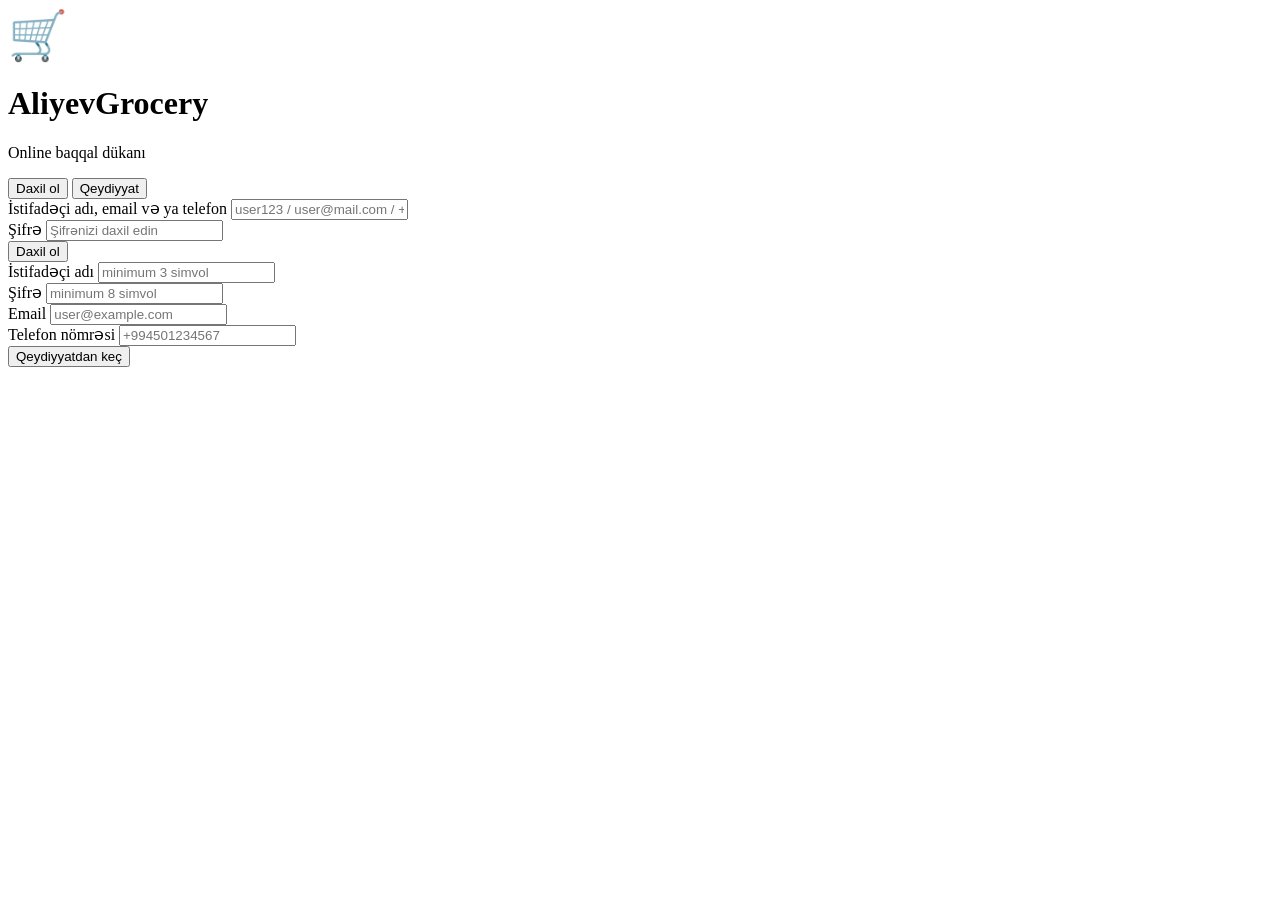
==== index.html @ 3d284cbe "initial commit and index.html is ready" ====
<!DOCTYPE html>
<html lang="az">
<head>
    <meta charset="UTF-8">
    <meta name="viewport" content="width=device-width, initial-scale=1.0">
    <meta name="description" content="AliyevGrocery - Online baqqal dükanı. Qeydiyyatdan keçin və ya daxil olun.">
    <title>AliyevGrocery - Daxil ol</title>
    <link rel="stylesheet" href="css/style.css">
</head>
<body>

<div class="auth-wrapper">
    <div class="auth-card">

                <div class="auth-logo">
            <span style="font-size: 48px;">🛒</span>
            <h1>AliyevGrocery</h1>
            <p>Online baqqal dükanı</p>
        </div>

                <div id="auth-alert" class="alert"></div>

                <div class="tabs">
            <button class="tab-btn active" id="login-tab-btn" onclick="switchTab('login')">Daxil ol</button>
            <button class="tab-btn" id="register-tab-btn" onclick="switchTab('register')">Qeydiyyat</button>
        </div>

                <div class="tab-content active" id="login-tab">
            <form id="login-form" onsubmit="handleLogin(event)">
                <div class="form-group">
                    <label class="form-label" for="login-identifier">İstifadəçi adı, email və ya telefon</label>
                    <input class="form-input" type="text" id="login-identifier" 
                           placeholder="user123 / user@mail.com / +994..." required>
                </div>
                <div class="form-group">
                    <label class="form-label" for="login-password">Şifrə</label>
                    <input class="form-input" type="password" id="login-password" 
                           placeholder="Şifrənizi daxil edin" required>
                </div>
                <button type="submit" class="btn btn-primary btn-full" id="login-btn">Daxil ol</button>
            </form>
        </div>

                <div class="tab-content" id="register-tab">
            <form id="register-form" onsubmit="handleRegister(event)">
                <div class="form-group">
                    <label class="form-label" for="reg-username">İstifadəçi adı</label>
                    <input class="form-input" type="text" id="reg-username" 
                           placeholder="minimum 3 simvol" required minlength="3" maxlength="15">
                </div>
                <div class="form-group">
                    <label class="form-label" for="reg-password">Şifrə</label>
                    <input class="form-input" type="password" id="reg-password" 
                           placeholder="minimum 8 simvol" required minlength="8">
                </div>
                <div class="form-group">
                    <label class="form-label" for="reg-email">Email</label>
                    <input class="form-input" type="email" id="reg-email" 
                           placeholder="user@example.com" required>
                </div>
                <div class="form-group">
                    <label class="form-label" for="reg-number">Telefon nömrəsi</label>
                    <input class="form-input" type="text" id="reg-number" 
                           placeholder="+994501234567" required>
                </div>
                <button type="submit" class="btn btn-primary btn-full" id="register-btn">Qeydiyyatdan keç</button>
            </form>
        </div>

    </div>
</div>
</body>
</html>
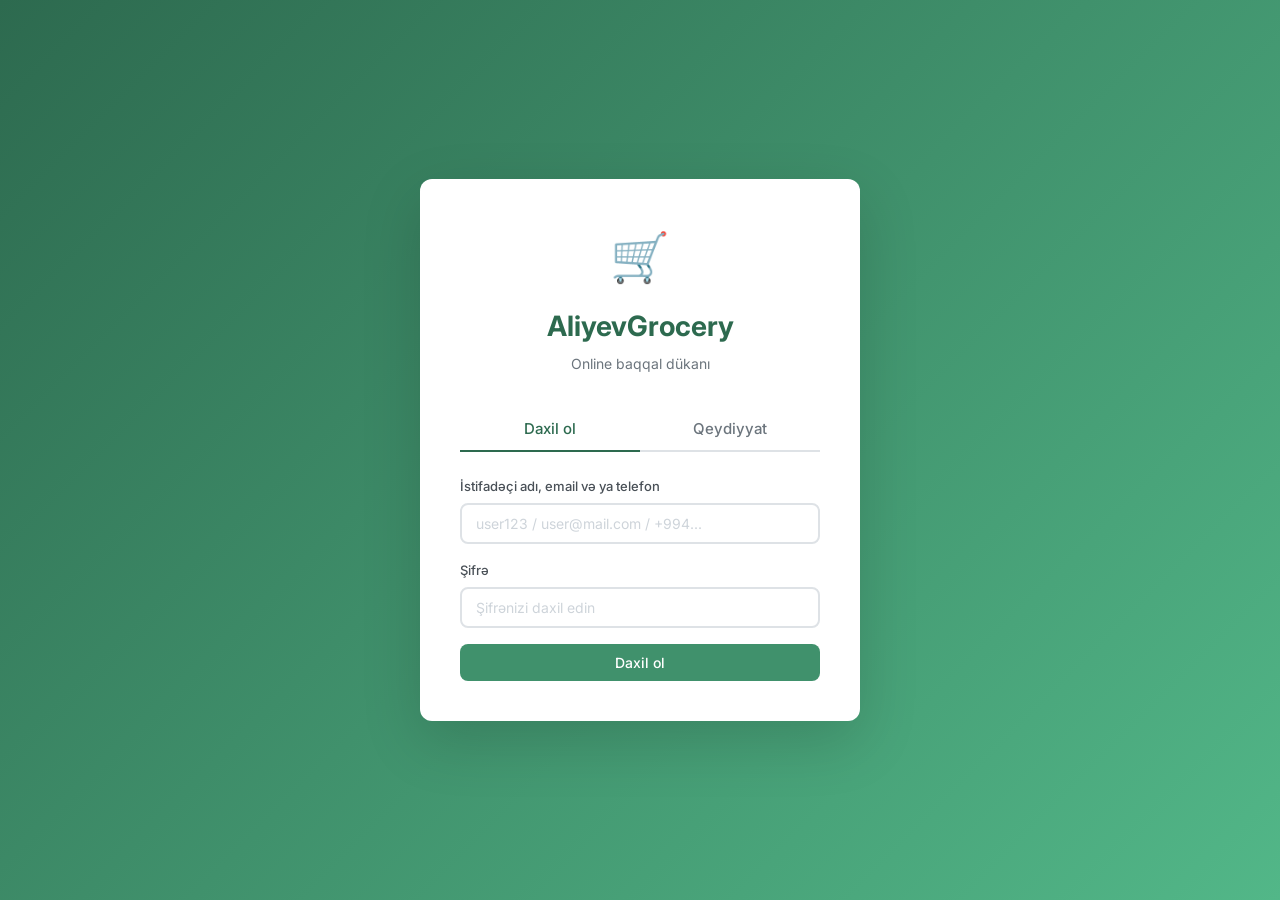
==== commit 79fab09e: "sign in and sign up are ready" ====
--- a/index.html
+++ b/index.html
@@ -69,5 +69,7 @@
 
     </div>
 </div>
+<script src="js/api.js"></script>
+<script src="js/auth.js"></script>
 </body>
 </html>
--- a/css/style.css
+++ b/css/style.css
@@ -0,0 +1,231 @@
+@import url('https://fonts.googleapis.com/css2?family=Inter:wght@400;500;600;700&display=swap');
+
+:root {
+    --green-dark: #2d6a4f;
+    --green-mid: #40916c;
+    --green-light: #52b788;
+    --green-pale: #b7e4c7;
+    --green-bg: #d8f3dc;
+    --white: #ffffff;
+    --gray-50: #f8f9fa;
+    --gray-100: #e9ecef;
+    --gray-200: #dee2e6;
+    --gray-300: #ced4da;
+    --gray-500: #6c757d;
+    --gray-700: #495057;
+    --gray-900: #212529;
+    --red: #e63946;
+    --red-light: #fee2e5;
+    --yellow: #f4a261;
+    --yellow-light: #fff3cd;
+    --blue: #457b9d;
+    --blue-light: #d0e8f2;
+    --shadow: 0 2px 8px rgba(0, 0, 0, 0.08);
+    --shadow-hover: 0 4px 16px rgba(0, 0, 0, 0.12);
+    --radius: 12px;
+    --radius-sm: 8px;
+}
+
+* {
+    margin: 0;
+    padding: 0;
+    box-sizing: border-box;
+}
+
+body {
+    font-family: 'Inter', sans-serif;
+    background-color: var(--gray-50);
+    color: var(--gray-900);
+    line-height: 1.6;
+    min-height: 100vh;
+}
+
+a {
+    text-decoration: none;
+    color: var(--green-mid);
+}
+
+a:hover {
+    color: var(--green-dark);
+}
+
+.btn {
+    display: inline-flex;
+    align-items: center;
+    justify-content: center;
+    gap: 6px;
+    padding: 10px 20px;
+    border: none;
+    border-radius: var(--radius-sm);
+    font-family: 'Inter', sans-serif;
+    font-size: 14px;
+    font-weight: 500;
+    cursor: pointer;
+    transition: background 0.2s, transform 0.1s, box-shadow 0.2s;
+}
+
+.btn:hover {
+    transform: translateY(-1px);
+}
+
+.btn:active {
+    transform: translateY(0);
+}
+
+.btn-primary {
+    background: var(--green-mid);
+    color: var(--white);
+}
+
+.btn-primary:hover {
+    background: var(--green-dark);
+    box-shadow: 0 4px 12px rgba(45, 106, 79, 0.3);
+}
+
+.btn-full {
+    width: 100%;
+}
+
+.btn:disabled {
+    opacity: 0.5;
+    cursor: not-allowed;
+    transform: none;
+}
+
+.form-group {
+    margin-bottom: 16px;
+}
+
+.form-label {
+    display: block;
+    font-size: 13px;
+    font-weight: 500;
+    color: var(--gray-700);
+    margin-bottom: 6px;
+}
+
+.form-input {
+    width: 100%;
+    padding: 10px 14px;
+    border: 2px solid var(--gray-200);
+    border-radius: var(--radius-sm);
+    font-family: 'Inter', sans-serif;
+    font-size: 14px;
+    color: var(--gray-900);
+    background: var(--white);
+    transition: border-color 0.2s, box-shadow 0.2s;
+    outline: none;
+}
+
+.form-input:focus {
+    border-color: var(--green-light);
+    box-shadow: 0 0 0 3px rgba(82, 183, 136, 0.15);
+}
+
+.form-input::placeholder {
+    color: var(--gray-300);
+}
+
+.tabs {
+    display: flex;
+    gap: 0;
+    margin-bottom: 24px;
+    border-bottom: 2px solid var(--gray-200);
+}
+
+.tab-btn {
+    flex: 1;
+    padding: 12px;
+    border: none;
+    background: none;
+    font-family: 'Inter', sans-serif;
+    font-size: 15px;
+    font-weight: 500;
+    color: var(--gray-500);
+    cursor: pointer;
+    border-bottom: 2px solid transparent;
+    margin-bottom: -2px;
+    transition: color 0.2s, border-color 0.2s;
+}
+
+.tab-btn:hover {
+    color: var(--green-mid);
+}
+
+.tab-btn.active {
+    color: var(--green-dark);
+    border-bottom-color: var(--green-dark);
+}
+
+.tab-content {
+    display: none;
+}
+
+.tab-content.active {
+    display: block;
+}
+
+.alert {
+    padding: 12px 16px;
+    border-radius: var(--radius-sm);
+    font-size: 14px;
+    margin-bottom: 16px;
+    display: none;
+}
+
+.alert.show {
+    display: block;
+}
+
+.alert-error {
+    background: var(--red-light);
+    color: var(--red);
+    border: 1px solid rgba(230, 57, 70, 0.2);
+}
+
+.alert-success {
+    background: var(--green-bg);
+    color: var(--green-dark);
+    border: 1px solid rgba(45, 106, 79, 0.2);
+}
+
+.auth-wrapper {
+    min-height: 100vh;
+    display: flex;
+    align-items: center;
+    justify-content: center;
+    background: linear-gradient(135deg, var(--green-dark) 0%, var(--green-mid) 50%, var(--green-light) 100%);
+    padding: 20px;
+}
+
+.auth-card {
+    background: var(--white);
+    border-radius: var(--radius);
+    box-shadow: 0 20px 60px rgba(0, 0, 0, 0.15);
+    padding: 40px;
+    width: 100%;
+    max-width: 440px;
+}
+
+.auth-logo {
+    text-align: center;
+    margin-bottom: 32px;
+}
+
+.auth-logo h1 {
+    font-size: 28px;
+    color: var(--green-dark);
+    margin-top: 8px;
+}
+
+.auth-logo p {
+    color: var(--gray-500);
+    font-size: 14px;
+    margin-top: 4px;
+}
+
+@media (max-width: 480px) {
+    .auth-card {
+        padding: 24px;
+    }
+}
